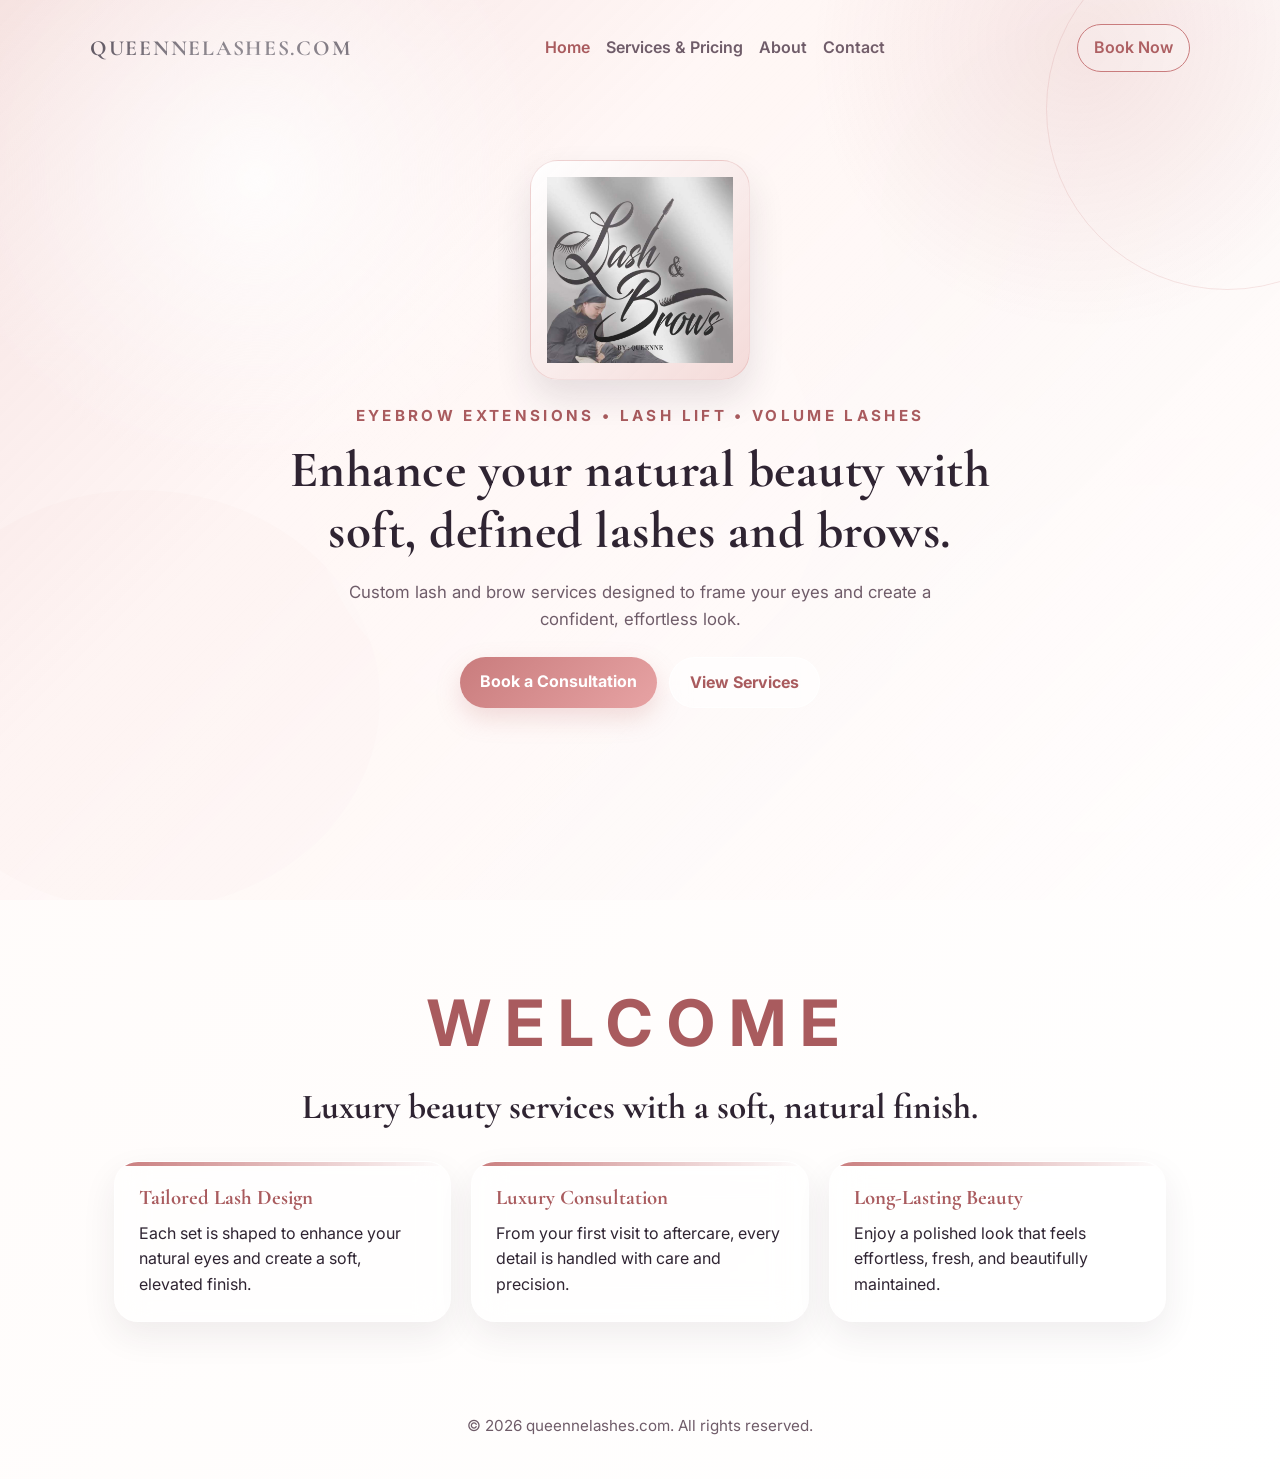
==== index.html @ 61ad1bb9 "Add files via upload" ====
<!DOCTYPE html>
<html lang="en">
<head>
  <meta charset="UTF-8" />
  <meta name="viewport" content="width=device-width, initial-scale=1.0" />
  <title>queennelashes.com</title>
  <meta name="description" content="Beautiful eyebrow extensions and lash services for a polished, confident look." />
  <link rel="stylesheet" href="style.css" />
</head>
<body>
  <header class="hero">
    <nav class="nav">
      <a class="logo" href="index.html">queennelashes.com</a>
      <div class="nav-links">
        <a class="nav-link active" href="index.html">Home</a>
        <a class="nav-link" href="services.html">Services & Pricing</a>
        <a class="nav-link" href="about.html">About</a>
        <a class="nav-link" href="contact.html">Contact</a>
      </div>
      <a class="nav-btn" href="contact.html">Book Now</a>
    </nav>

    <div class="hero-content">
      <div class="brand-mark" aria-label="Business logo">
        <img src="logo.jpg" alt="queennelashes.com logo" class="brand-image" />
      </div>
      <p class="eyebrow">Eyebrow Extensions • Lash Lift • Volume Lashes</p>
      <h1>Enhance your natural beauty with soft, defined lashes and brows.</h1>
      <p class="hero-copy">
        Custom lash and brow services designed to frame your eyes and create a confident, effortless look.
      </p>

      <div class="hero-actions">
        <a class="btn primary" href="contact.html">Book a Consultation</a>
        <a class="btn secondary" href="services.html">View Services</a>
      </div>


    </div>
  </header>

  <main>
    <section class="section">
      <div class="section-title">
        <p class="eyebrow">Welcome</p>
        <h2>Luxury beauty services with a soft, natural finish.</h2>
      </div>

      <div class="cards">
        <article class="card">
          <h3>Tailored Lash Design</h3>
          <p>Each set is shaped to enhance your natural eyes and create a soft, elevated finish.</p>
        </article>
        <article class="card">
          <h3>Luxury Consultation</h3>
          <p>From your first visit to aftercare, every detail is handled with care and precision.</p>
        </article>
        <article class="card">
          <h3>Long-Lasting Beauty</h3>
          <p>Enjoy a polished look that feels effortless, fresh, and beautifully maintained.</p>
        </article>
      </div>
    </section>
  </main>

  <footer>
    <p>© <span id="year"></span> queennelashes.com. All rights reserved.</p>
  </footer>

  <script src="index.js"></script>
</body>
</html>
---- style.css ----
@import url("https://fonts.googleapis.com/css2?family=Cormorant+Garamond:wght@500;600;700&family=Inter:wght@400;500;600;700&display=swap");

:root {
  --bg: #fffaf8;
  --text: #2f2432;
  --muted: #6f5c69;
  --primary: #c97c7d;
  --primary-dark: #a95b5e;
  --accent: #f4deda;
  --accent-strong: #f0bfba;
  --white: #ffffff;
  --border: rgba(201, 124, 125, 0.22);
}

* {
  box-sizing: border-box;
  margin: 0;
  padding: 0;
}

html {
  scroll-behavior: smooth;
  scroll-padding-top: 90px;
}

body {
  font-family: "Inter", "Segoe UI", Tahoma, Geneva, Verdana, sans-serif;
  color: var(--text);
  background: linear-gradient(135deg, #fffaf8 0%, #fff 100%);
  line-height: 1.6;
  position: relative;
  min-height: 100vh;
}

body::before {
  content: "";
  position: fixed;
  inset: 0;
  background-image: url("background.svg");
  background-size: cover;
  background-position: center;
  background-repeat: no-repeat;
  opacity: 0.35;
  z-index: -2;
}

body::after {
  content: "";
  position: fixed;
  inset: 0;
  background: rgba(255, 248, 247, 0.78);
  z-index: -1;
}

a {
  color: inherit;
  text-decoration: none;
}

.hero {
  min-height: 100vh;
  padding: 24px 24px 60px;
  background: linear-gradient(135deg, rgba(201, 124, 125, 0.17), transparent 35%, rgba(255,255,255,0.88));
  position: relative;
  overflow: hidden;
}

.hero::before {
  content: "";
  position: absolute;
  inset: 0;
  background: radial-gradient(circle at 20% 20%, rgba(255,255,255,0.82), transparent 24%), radial-gradient(circle at 85% 6%, rgba(201, 124, 125, 0.16), transparent 20%);
  pointer-events: none;
}

.hero::after {
  content: "";
  position: absolute;
  width: min(360px, 42vw);
  height: min(360px, 42vw);
  right: -10%;
  top: -8%;
  border: 1px solid rgba(201, 124, 125, 0.18);
  border-radius: 50%;
  pointer-events: none;
}

.page-header {
  padding: 24px 24px 20px;
  background: linear-gradient(180deg, rgba(255, 250, 248, 0.95), rgba(255, 250, 248, 0.85));
  border-bottom: 1px solid rgba(201, 124, 125, 0.12);
}

.page-main {
  min-height: 70vh;
}

.nav {
  max-width: 1100px;
  margin: 0 auto;
  display: flex;
  justify-content: space-between;
  align-items: center;
  gap: 16px;
}

.nav-links {
  display: flex;
  gap: 16px;
  align-items: center;
  flex-wrap: wrap;
}

.nav-link {
  color: var(--muted);
  font-weight: 600;
  transition: color 0.2s ease;
}

.nav-link:hover,
.nav-link.active {
  color: var(--primary-dark);
}

.logo {
  font-family: "Cormorant Garamond", Georgia, serif;
  font-size: 1.35rem;
  font-weight: 700;
  letter-spacing: 0.08em;
  text-transform: uppercase;
}

.nav-btn {
  padding: 10px 16px;
  border: 1px solid var(--primary);
  border-radius: 999px;
  color: var(--primary-dark);
  font-weight: 600;
  background: rgba(255,255,255,0.6);
}

.hero-content {
  max-width: 760px;
  margin: 88px auto 0;
  text-align: center;
  position: relative;
  z-index: 1;
}

.brand-mark {
  width: 220px;
  height: 220px;
  margin: 0 auto 24px;
  border-radius: 28px;
  background: linear-gradient(135deg, rgba(255,255,255,0.98), rgba(243,215,213,0.9));
  border: 1px solid var(--border);
  box-shadow: 0 18px 36px rgba(46, 35, 50, 0.12);
  display: flex;
  align-items: center;
  justify-content: center;
  overflow: hidden;
  position: relative;
}

.brand-mark::before,
.brand-mark::after {
  content: "";
  position: absolute;
  border-radius: 50%;
  border: 1px solid rgba(201, 124, 125, 0.18);
}

.brand-mark::before {
  width: 180px;
  height: 180px;
  inset: 20px;
}

.brand-mark::after {
  width: 120px;
  height: 120px;
  inset: 50px;
}

.brand-image {
  width: 100%;
  height: 100%;
  object-fit: contain;
  padding: 16px;
  position: relative;
  z-index: 1;
}

.eyebrow {
  color: var(--primary-dark);
  font-size: 0.95rem;
  font-weight: 700;
  letter-spacing: 0.22em;
  text-transform: uppercase;
  margin-bottom: 12px;
}

.section-title .eyebrow {
  font-size: 4rem;
}

h1,
h2,
h3 {
  line-height: 1.2;
  font-family: "Cormorant Garamond", Georgia, serif;
}

h1 {
  font-size: clamp(2.3rem, 4vw, 3.6rem);
  margin-bottom: 16px;
  letter-spacing: 0.01em;
}

.hero-copy {
  font-size: 1.05rem;
  color: var(--muted);
  max-width: 650px;
  margin: 0 auto 24px;
}

.hero-actions {
  display: flex;
  justify-content: center;
  gap: 12px;
  flex-wrap: wrap;
  margin-bottom: 24px;
}

.btn {
  display: inline-block;
  padding: 12px 20px;
  border-radius: 999px;
  font-weight: 700;
  transition: transform 0.2s ease, box-shadow 0.2s ease;
}

.btn:hover {
  transform: translateY(-2px);
}

.btn.primary {
  background: linear-gradient(135deg, var(--primary), #e7a3a4);
  color: var(--white);
  box-shadow: 0 10px 24px rgba(201, 124, 125, 0.25);
}

.btn.secondary {
  background: rgba(255, 255, 255, 0.6);
  backdrop-filter: blur(10px);
  -webkit-backdrop-filter: blur(10px);
  color: var(--primary-dark);
  border: 1px solid rgba(255, 255, 255, 0.8);
}

.highlights {
  display: flex;
  justify-content: center;
  gap: 16px;
  flex-wrap: wrap;
  list-style: none;
  color: var(--muted);
  font-size: 0.95rem;
}

.highlights li {
  background: var(--white);
  padding: 8px 12px;
  border-radius: 999px;
  box-shadow: 0 4px 10px rgba(46, 35, 50, 0.06);
}

.section {
  max-width: 1100px;
  margin: 0 auto;
  padding: 72px 24px;
}

.section-title {
  text-align: center;
  margin-bottom: 32px;
}

.section-title h2 {
  font-size: clamp(1.6rem, 3vw, 2.2rem);
  margin-top: 6px;
}

.cards {
  display: grid;
  grid-template-columns: repeat(3, minmax(0, 1fr));
  gap: 20px;
}

.card,
.about-card,
.contact-box {
  background: rgba(255, 255, 255, 0.52);
  backdrop-filter: blur(16px);
  -webkit-backdrop-filter: blur(16px);
  border: 1px solid rgba(255, 255, 255, 0.6);
  border-radius: 24px;
  box-shadow: 0 14px 34px rgba(46, 35, 50, 0.08);
}

.card {
  padding: 24px;
  position: relative;
  overflow: hidden;
  transition: transform 0.2s ease, box-shadow 0.2s ease;
}

.card:hover {
  transform: translateY(-4px);
  box-shadow: 0 18px 36px rgba(46, 35, 50, 0.12);
}

.card::before {
  content: "";
  position: absolute;
  top: 0;
  left: 0;
  width: 100%;
  height: 4px;
  background: linear-gradient(90deg, var(--primary), rgba(255,255,255,0.8));
}

.card h3 {
  margin-bottom: 10px;
  color: var(--primary-dark);
  font-size: 1.3rem;
}

.about,
.about-page {
  display: grid;
  grid-template-columns: 1.2fr 0.8fr;
  gap: 24px;
  align-items: center;
}

.about-text p:last-child {
  color: var(--muted);
  margin-top: 12px;
  font-size: 1.05rem;
}

.about-text h2 {
  font-size: clamp(2rem, 3vw, 2.7rem);
  margin-bottom: 12px;
}

.about-text .eyebrow {
  font-size: 0.95rem;
}

.about-card {
  padding: 24px;
  background: linear-gradient(135deg, rgba(255,255,255,0.7), rgba(244,222,218,0.55));
}

.about-card ul {
  margin-top: 12px;
  padding-left: 0;
  color: var(--muted);
  list-style: none;
}

.feature-list {
  display: grid;
  gap: 12px;
}

.feature-list li {
  display: flex;
  align-items: center;
  gap: 10px;
  padding: 10px 12px;
  border-radius: 12px;
  background: rgba(255, 255, 255, 0.65);
  border: 1px solid rgba(201, 124, 125, 0.15);
}

.feature-icon {
  color: var(--primary-dark);
  font-size: 0.95rem;
}

.contact-box {
  max-width: 680px;
  margin: 0 auto;
  padding: 24px;
  text-align: center;
  display: flex;
  flex-direction: column;
  gap: 12px;
  background: linear-gradient(135deg, rgba(255,255,255,0.7), rgba(244,222,218,0.5));
  border: 1px solid rgba(201, 124, 125, 0.15);
}

.contact-page .section-title {
  margin-bottom: 24px;
}

.contact-page .section-title .eyebrow {
  font-size: 1rem;
  margin-bottom: 8px;
}

.contact-page .section-title h2 {
  font-size: clamp(2rem, 3.2vw, 2.7rem);
  color: var(--primary-dark);
}

.contact-box a {
  font-weight: 600;
  color: var(--primary-dark);
}

.location-card {
  padding: 16px;
  border-radius: 16px;
  background: rgba(255, 255, 255, 0.7);
  border: 1px solid rgba(201, 124, 125, 0.15);
  display: grid;
  gap: 8px;
}

.location-card h3 {
  color: var(--primary-dark);
  font-size: 1.15rem;
}

.location-card p {
  color: var(--muted);
}

.map-embed {
  width: 100%;
  min-height: 260px;
  border-radius: 14px;
  border: 0;
}

.map-link {
  color: var(--primary-dark);
  font-weight: 700;
}

.booking-form {
  display: grid;
  gap: 14px;
  text-align: left;
  margin-top: 8px;
}

.booking-form label {
  display: grid;
  gap: 6px;
  font-weight: 600;
  color: var(--text);
}

.booking-form input,
.booking-form select,
.booking-form textarea {
  width: 100%;
  padding: 12px 14px;
  border: 1px solid rgba(201, 124, 125, 0.25);
  border-radius: 12px;
  background: rgba(255, 255, 255, 0.75);
  font: inherit;
  color: var(--text);
}

.booking-form textarea {
  resize: vertical;
}

.booking-form button {
  border: none;
  cursor: pointer;
  width: 100%;
  font-size: 1rem;
}

.availability-message {
  padding: 10px 12px;
  border-radius: 12px;
  background: rgba(255, 255, 255, 0.7);
  color: var(--primary-dark);
  font-size: 0.95rem;
}

.availability-message.success {
  background: rgba(233, 247, 235, 0.9);
  color: #2f6f42;
}

.availability-message.error {
  background: rgba(255, 236, 236, 0.95);
  color: #a23b3b;
}

.confirmation-message {
  padding: 12px 14px;
  border-radius: 12px;
  background: rgba(233, 247, 235, 0.95);
  color: #2f6f42;
  font-weight: 600;
  border: 1px solid rgba(47, 111, 66, 0.2);
}

.gallery-grid {
  display: grid;
  grid-template-columns: repeat(4, minmax(0, 1fr));
  gap: 18px;
}

.gallery-item {
  background: rgba(255, 255, 255, 0.58);
  border: 1px solid rgba(201, 124, 125, 0.2);
  border-radius: 20px;
  overflow: hidden;
  box-shadow: 0 12px 28px rgba(46, 35, 50, 0.08);
}

.gallery-item {
  min-height: 220px;
}

.gallery-image {
  width: 100%;
  height: 100%;
  min-height: 220px;
  object-fit: cover;
  display: block;
}

.pricing-section {
  margin-top: 36px;
  display: grid;
  grid-template-columns: 1.1fr 0.9fr;
  gap: 20px;
  align-items: stretch;
}

.pricing-card {
  background: rgba(255, 255, 255, 0.58);
  border: 1px solid rgba(201, 124, 125, 0.2);
  border-radius: 24px;
  box-shadow: 0 12px 28px rgba(46, 35, 50, 0.08);
  overflow: hidden;
}

.pricing-image-card {
  display: flex;
  align-items: center;
  justify-content: center;
  padding: 12px;
  background: rgba(255, 255, 255, 0.7);
}

.pricing-image {
  width: 100%;
  max-width: 100%;
  height: auto;
  display: block;
  object-fit: contain;
  border-radius: 16px;
}

.pricing-card-text {
  padding: 24px;
}

.price-image-wrap {
  margin-top: 28px;
  display: flex;
  justify-content: center;
}

.price-image {
  width: min(100%, 800px);
  height: auto;
  display: block;
  border-radius: 24px;
  box-shadow: 0 14px 32px rgba(46, 35, 50, 0.1);
  border: 1px solid rgba(201, 124, 125, 0.18);
}

footer {
  text-align: center;
  padding: 20px 24px 40px;
  color: var(--muted);
  font-size: 0.95rem;
}

@media (max-width: 900px) {
  .cards {
    grid-template-columns: repeat(2, minmax(0, 1fr));
  }

  .about,
  .about-page {
    grid-template-columns: 1fr;
  }
}

@media (max-width: 640px) {
  .hero {
    padding: 18px 16px 48px;
  }

  .nav {
    flex-direction: column;
    gap: 12px;
  }

  .nav-links {
    justify-content: center;
  }

  .logo {
    font-size: 1rem;
    text-align: center;
  }

  .hero-content {
    margin-top: 40px;
  }

  .hero-actions {
    flex-direction: column;
    align-items: stretch;
  }

  .btn {
    width: 100%;
    text-align: center;
  }

  .highlights {
    flex-direction: column;
    align-items: stretch;
  }

  .highlights li {
    width: 100%;
    text-align: center;
  }

  .section {
    padding: 56px 16px;
  }

  .cards {
    grid-template-columns: 1fr;
  }

  .gallery-grid {
    grid-template-columns: repeat(2, minmax(0, 1fr));
  }

  .card,
  .about-card,
  .contact-box {
    border-radius: 20px;
  }

  .contact-box {
    padding: 20px 16px;
  }

  h1 {
    font-size: clamp(1.8rem, 7vw, 2.6rem);
  }

  .hero-copy {
    font-size: 1rem;
  }

  .gallery-grid {
    grid-template-columns: 1fr;
  }

  .pricing-section {
    grid-template-columns: 1fr;
  }
}
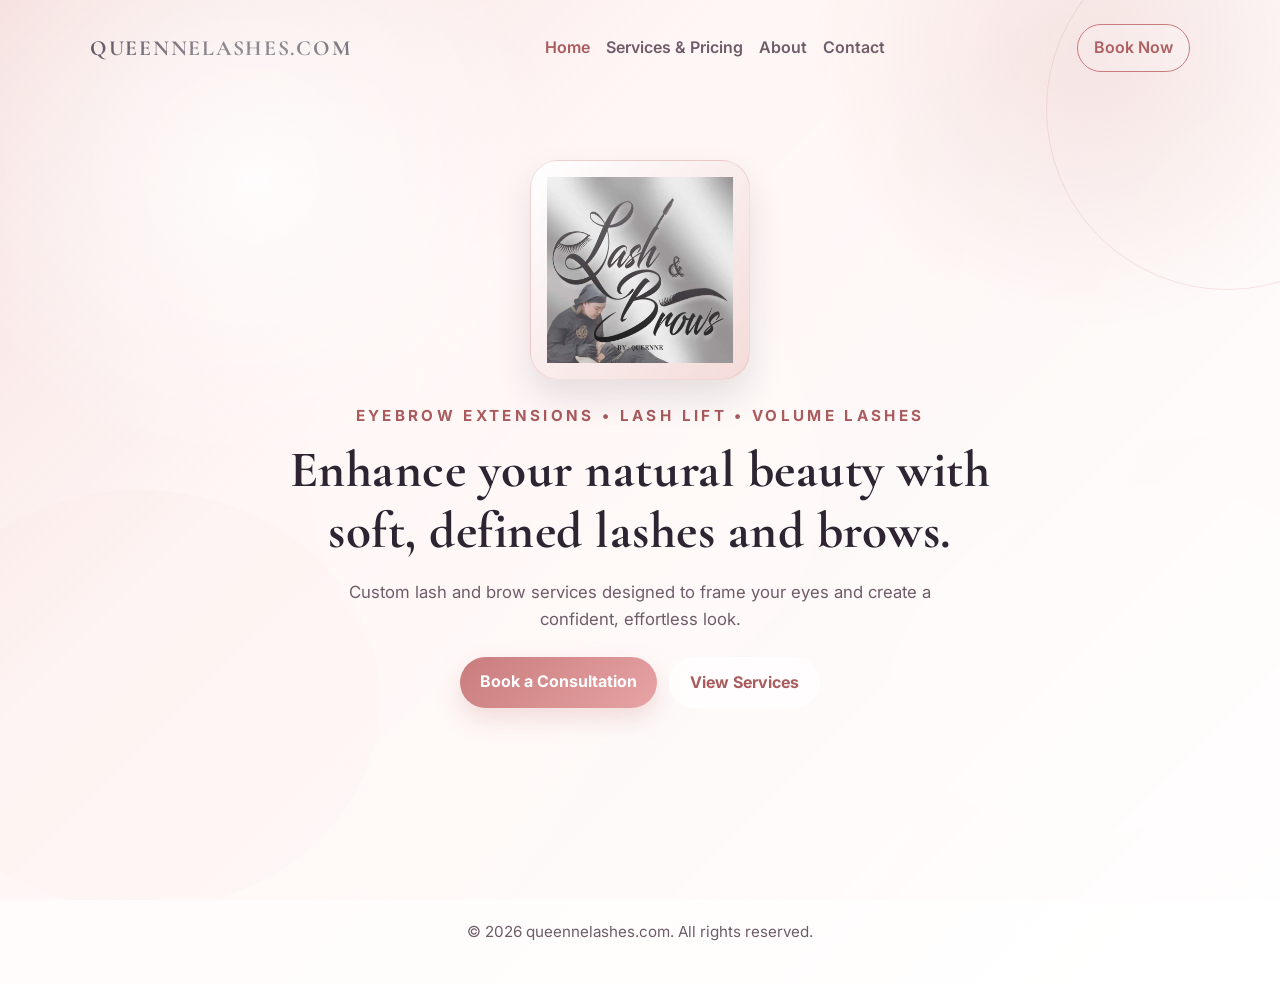
==== commit 836a7505: "Add files via upload" ====
--- a/index.html
+++ b/index.html
@@ -39,29 +39,7 @@
     </div>
   </header>
 
-  <main>
-    <section class="section">
-      <div class="section-title">
-        <p class="eyebrow">Welcome</p>
-        <h2>Luxury beauty services with a soft, natural finish.</h2>
-      </div>
-
-      <div class="cards">
-        <article class="card">
-          <h3>Tailored Lash Design</h3>
-          <p>Each set is shaped to enhance your natural eyes and create a soft, elevated finish.</p>
-        </article>
-        <article class="card">
-          <h3>Luxury Consultation</h3>
-          <p>From your first visit to aftercare, every detail is handled with care and precision.</p>
-        </article>
-        <article class="card">
-          <h3>Long-Lasting Beauty</h3>
-          <p>Enjoy a polished look that feels effortless, fresh, and beautifully maintained.</p>
-        </article>
-      </div>
-    </section>
-  </main>
+  <main></main>
 
   <footer>
     <p>© <span id="year"></span> queennelashes.com. All rights reserved.</p>
--- a/style.css
+++ b/style.css
@@ -614,12 +614,12 @@
 
 @media (max-width: 640px) {
   .hero {
-    padding: 18px 16px 48px;
+    padding: 16px 14px 40px;
   }
 
   .nav {
     flex-direction: column;
-    gap: 12px;
+    gap: 10px;
   }
 
   .nav-links {
@@ -627,12 +627,12 @@
   }
 
   .logo {
-    font-size: 1rem;
+    font-size: 0.95rem;
     text-align: center;
   }
 
   .hero-content {
-    margin-top: 40px;
+    margin-top: 28px;
   }
 
   .hero-actions {
@@ -643,6 +643,7 @@
   .btn {
     width: 100%;
     text-align: center;
+    padding: 12px 16px;
   }
 
   .highlights {
@@ -656,7 +657,7 @@
   }
 
   .section {
-    padding: 56px 16px;
+    padding: 44px 14px;
   }
 
   .cards {
@@ -687,9 +688,22 @@
 
   .gallery-grid {
     grid-template-columns: 1fr;
+    gap: 12px;
+  }
+
+  .gallery-item {
+    min-height: 180px;
+  }
+
+  .gallery-image {
+    min-height: 180px;
   }
 
   .pricing-section {
     grid-template-columns: 1fr;
   }
-}
+
+  .price-image {
+    border-radius: 16px;
+  }
+}
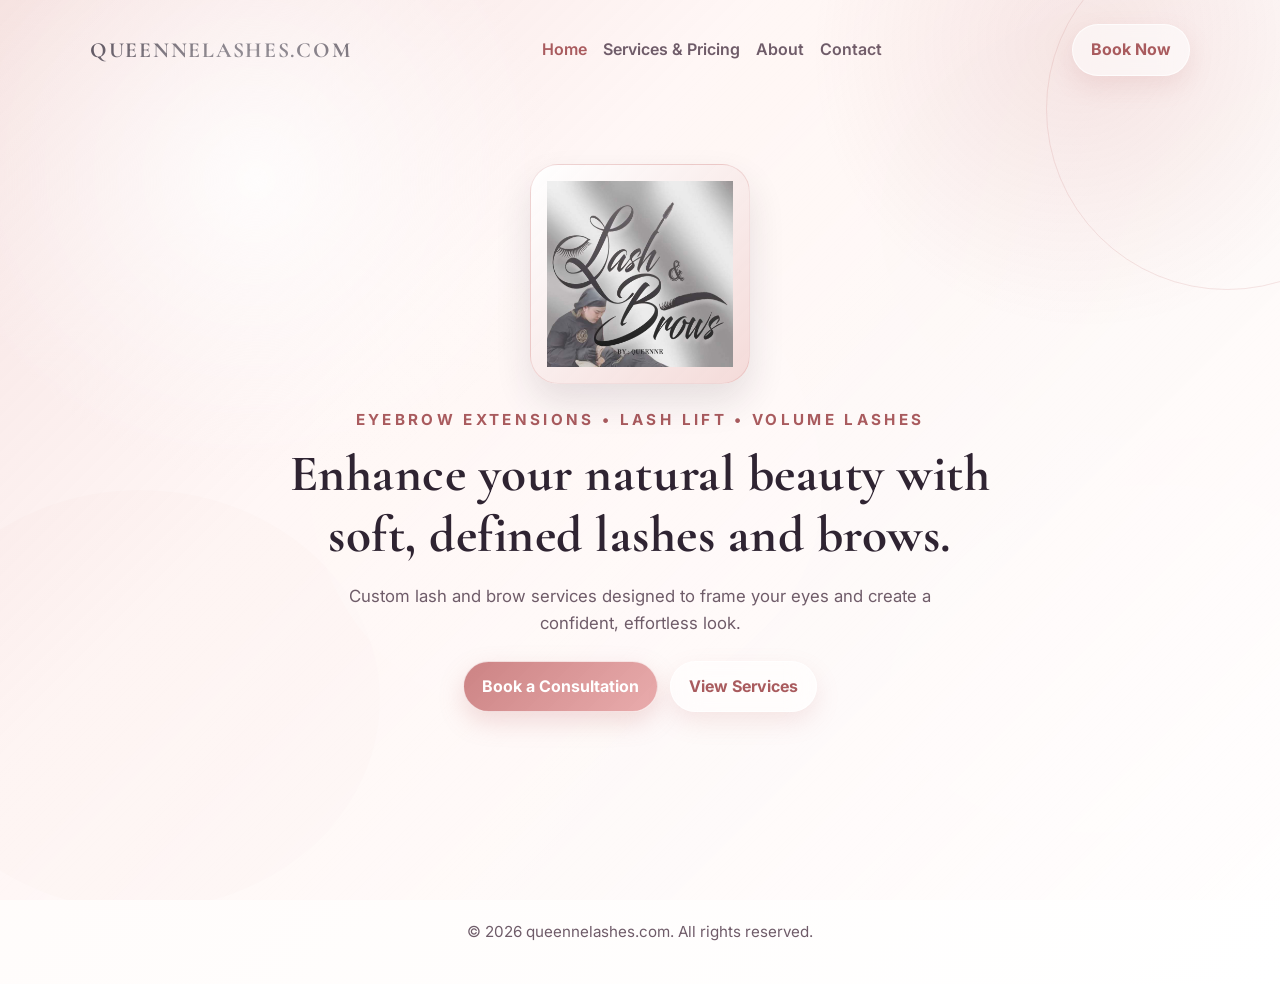
==== commit 3dbfa027: "Add files via upload" ====
--- a/index.html
+++ b/index.html
@@ -17,7 +17,7 @@
         <a class="nav-link" href="about.html">About</a>
         <a class="nav-link" href="contact.html">Contact</a>
       </div>
-      <a class="nav-btn" href="contact.html">Book Now</a>
+      <a class="nav-btn" href="contact.html#booking-form">Book Now</a>
     </nav>
 
     <div class="hero-content">
@@ -31,7 +31,7 @@
       </p>
 
       <div class="hero-actions">
-        <a class="btn primary" href="contact.html">Book a Consultation</a>
+        <a class="btn primary" href="contact.html#booking-form">Book a Consultation</a>
         <a class="btn secondary" href="services.html">View Services</a>
       </div>
 
--- a/style.css
+++ b/style.css
@@ -130,13 +130,41 @@
   text-transform: uppercase;
 }
 
+.nav-btn,
+.btn,
+.sticky-book-btn {
+  display: inline-flex;
+  align-items: center;
+  justify-content: center;
+  padding: 12px 18px;
+  border-radius: 999px;
+  font-weight: 700;
+  transition: transform 0.2s ease, box-shadow 0.2s ease, background 0.2s ease;
+  border: 1px solid rgba(255, 255, 255, 0.7);
+  backdrop-filter: blur(14px);
+  -webkit-backdrop-filter: blur(14px);
+  box-shadow: 0 10px 24px rgba(201, 124, 125, 0.16);
+}
+
 .nav-btn {
-  padding: 10px 16px;
-  border: 1px solid var(--primary);
-  border-radius: 999px;
-  color: var(--primary-dark);
-  font-weight: 600;
-  background: rgba(255,255,255,0.6);
+  color: var(--primary-dark);
+  background: rgba(255, 255, 255, 0.55);
+}
+
+.sticky-book-btn {
+  position: fixed;
+  right: 18px;
+  bottom: 18px;
+  z-index: 1000;
+  background: linear-gradient(135deg, rgba(255,255,255,0.72), rgba(243, 220, 218, 0.78));
+  color: var(--primary-dark);
+  box-shadow: 0 12px 24px rgba(201, 124, 125, 0.22);
+}
+
+.nav-btn:hover,
+.btn:hover,
+.sticky-book-btn:hover {
+  transform: translateY(-2px);
 }
 
 .hero-content {
@@ -232,30 +260,15 @@
   margin-bottom: 24px;
 }
 
-.btn {
-  display: inline-block;
-  padding: 12px 20px;
-  border-radius: 999px;
-  font-weight: 700;
-  transition: transform 0.2s ease, box-shadow 0.2s ease;
-}
-
-.btn:hover {
-  transform: translateY(-2px);
-}
-
 .btn.primary {
-  background: linear-gradient(135deg, var(--primary), #e7a3a4);
+  background: linear-gradient(135deg, rgba(201, 124, 125, 0.95), rgba(231, 163, 164, 0.9));
   color: var(--white);
   box-shadow: 0 10px 24px rgba(201, 124, 125, 0.25);
 }
 
 .btn.secondary {
-  background: rgba(255, 255, 255, 0.6);
-  backdrop-filter: blur(10px);
-  -webkit-backdrop-filter: blur(10px);
-  color: var(--primary-dark);
-  border: 1px solid rgba(255, 255, 255, 0.8);
+  background: rgba(255, 255, 255, 0.55);
+  color: var(--primary-dark);
 }
 
 .highlights {
@@ -626,6 +639,11 @@
     justify-content: center;
   }
 
+  .nav-btn {
+    width: 100%;
+    justify-content: center;
+  }
+
   .logo {
     font-size: 0.95rem;
     text-align: center;
